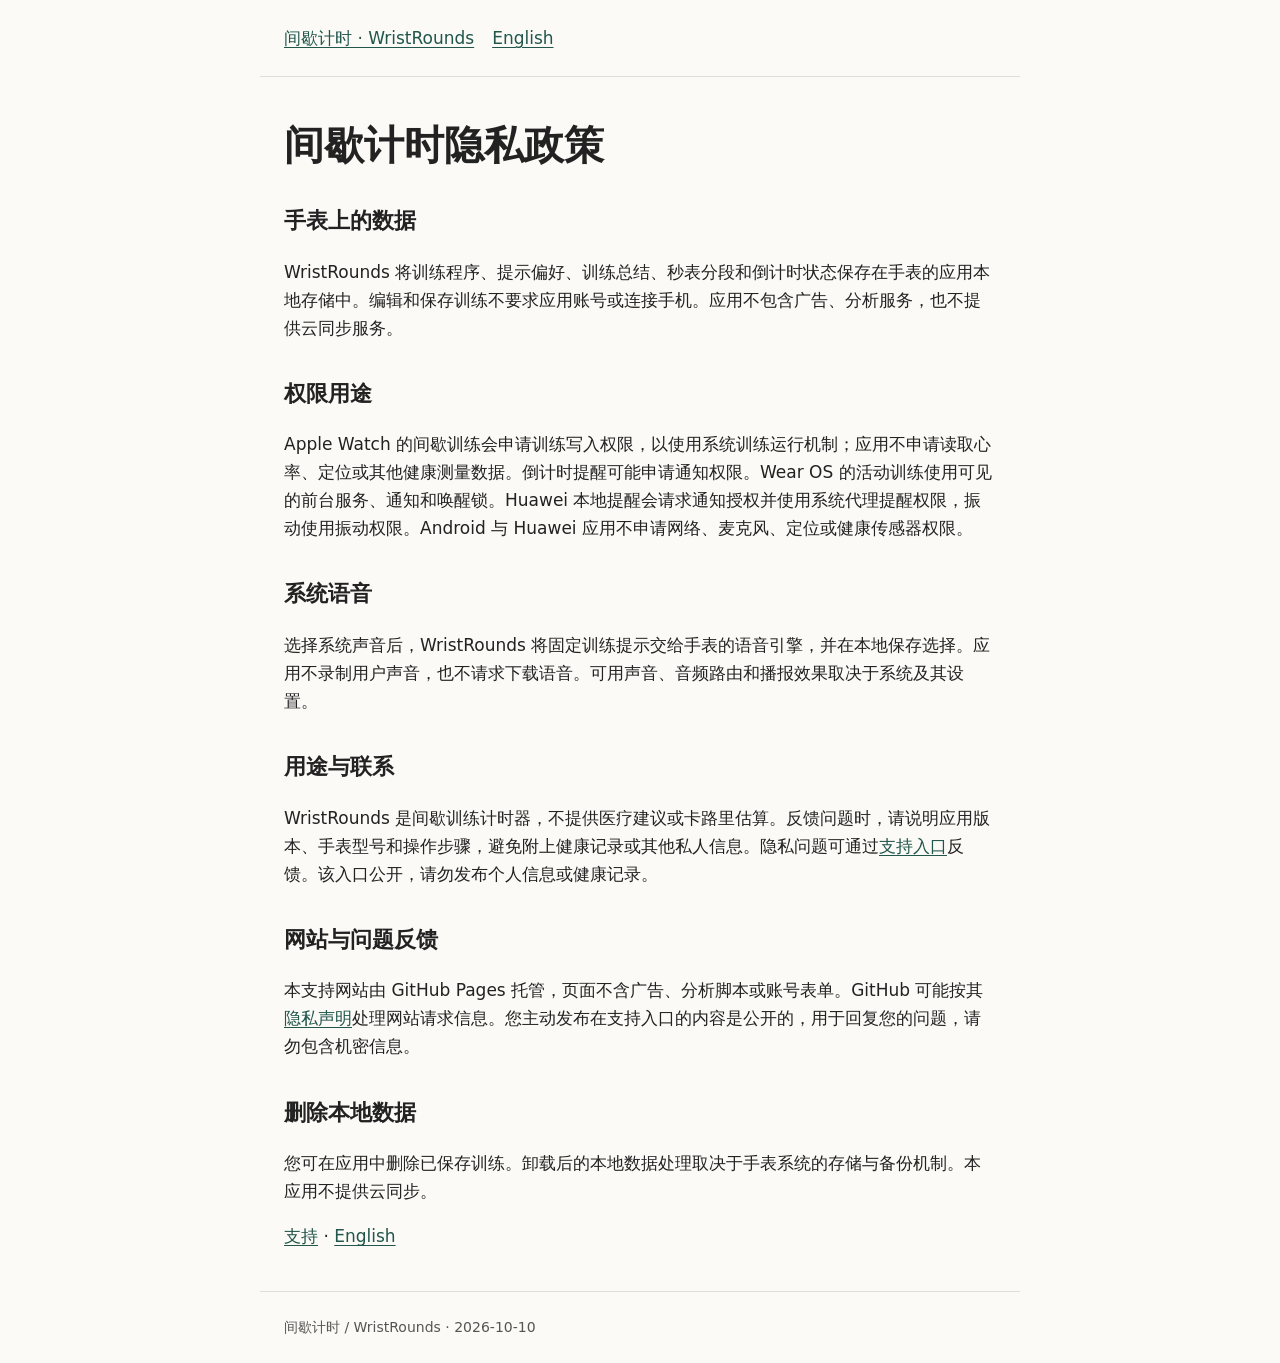
==== privacy-zh.html @ 26cb301c "Publish WristRounds bilingual support privacy and original review video" ====
<!doctype html>
<html lang="zh-CN"><head><meta charset="utf-8"><meta name="viewport" content="width=device-width,initial-scale=1"><meta name="referrer" content="no-referrer"><title>间歇计时隐私政策</title><link rel="stylesheet" href="style.css"></head><body><header><nav aria-label="Navigation"><a href="index.html">间歇计时 · WristRounds</a><a href="privacy-en.html">English</a></nav></header><main><h1>间歇计时隐私政策</h1><h2>手表上的数据</h2><p>WristRounds 将训练程序、提示偏好、训练总结、秒表分段和倒计时状态保存在手表的应用本地存储中。编辑和保存训练不要求应用账号或连接手机。应用不包含广告、分析服务，也不提供云同步服务。</p>
<h2>权限用途</h2><p>Apple Watch 的间歇训练会申请训练写入权限，以使用系统训练运行机制；应用不申请读取心率、定位或其他健康测量数据。倒计时提醒可能申请通知权限。Wear OS 的活动训练使用可见的前台服务、通知和唤醒锁。Huawei 本地提醒会请求通知授权并使用系统代理提醒权限，振动使用振动权限。Android 与 Huawei 应用不申请网络、麦克风、定位或健康传感器权限。</p>
<h2>系统语音</h2><p>选择系统声音后，WristRounds 将固定训练提示交给手表的语音引擎，并在本地保存选择。应用不录制用户声音，也不请求下载语音。可用声音、音频路由和播报效果取决于系统及其设置。</p>
<h2>用途与联系</h2><p>WristRounds 是间歇训练计时器，不提供医疗建议或卡路里估算。反馈问题时，请说明应用版本、手表型号和操作步骤，避免附上健康记录或其他私人信息。隐私问题可通过<a href="https://github.com/tryanswer/wristrounds-support/issues/new">支持入口</a>反馈。该入口公开，请勿发布个人信息或健康记录。</p>
<h2>网站与问题反馈</h2><p>本支持网站由 GitHub Pages 托管，页面不含广告、分析脚本或账号表单。GitHub 可能按其<a href="https://docs.github.com/en/site-policy/privacy-policies/github-general-privacy-statement">隐私声明</a>处理网站请求信息。您主动发布在支持入口的内容是公开的，用于回复您的问题，请勿包含机密信息。</p><h2>删除本地数据</h2><p>您可在应用中删除已保存训练。卸载后的本地数据处理取决于手表系统的存储与备份机制。本应用不提供云同步。</p><p><a href="support-zh.html">支持</a> · <a href="privacy-en.html">English</a></p>
</main><footer>间歇计时 / WristRounds · 2026-10-10</footer></body></html>
---- style.css ----
*{box-sizing:border-box}body{margin:0;background:#fbfaf7;color:#222;font:17px/1.65 system-ui,-apple-system,sans-serif}header,main,footer{max-width:760px;margin:auto;padding:24px}header{border-bottom:1px solid #ddd}nav{display:flex;gap:18px;flex-wrap:wrap}a{color:#21564b;text-underline-offset:3px}h1{font-size:clamp(28px,5vw,40px);line-height:1.2;margin:20px 0 28px}h2{font-size:22px;margin-top:34px}p,li{max-width:68ch}footer{font-size:14px;color:#555;border-top:1px solid #ddd}video{display:block;width:min(100%,384px);height:auto;background:#000;margin:24px 0}small{color:#555}@media(max-width:480px){header,main,footer{padding:20px}}
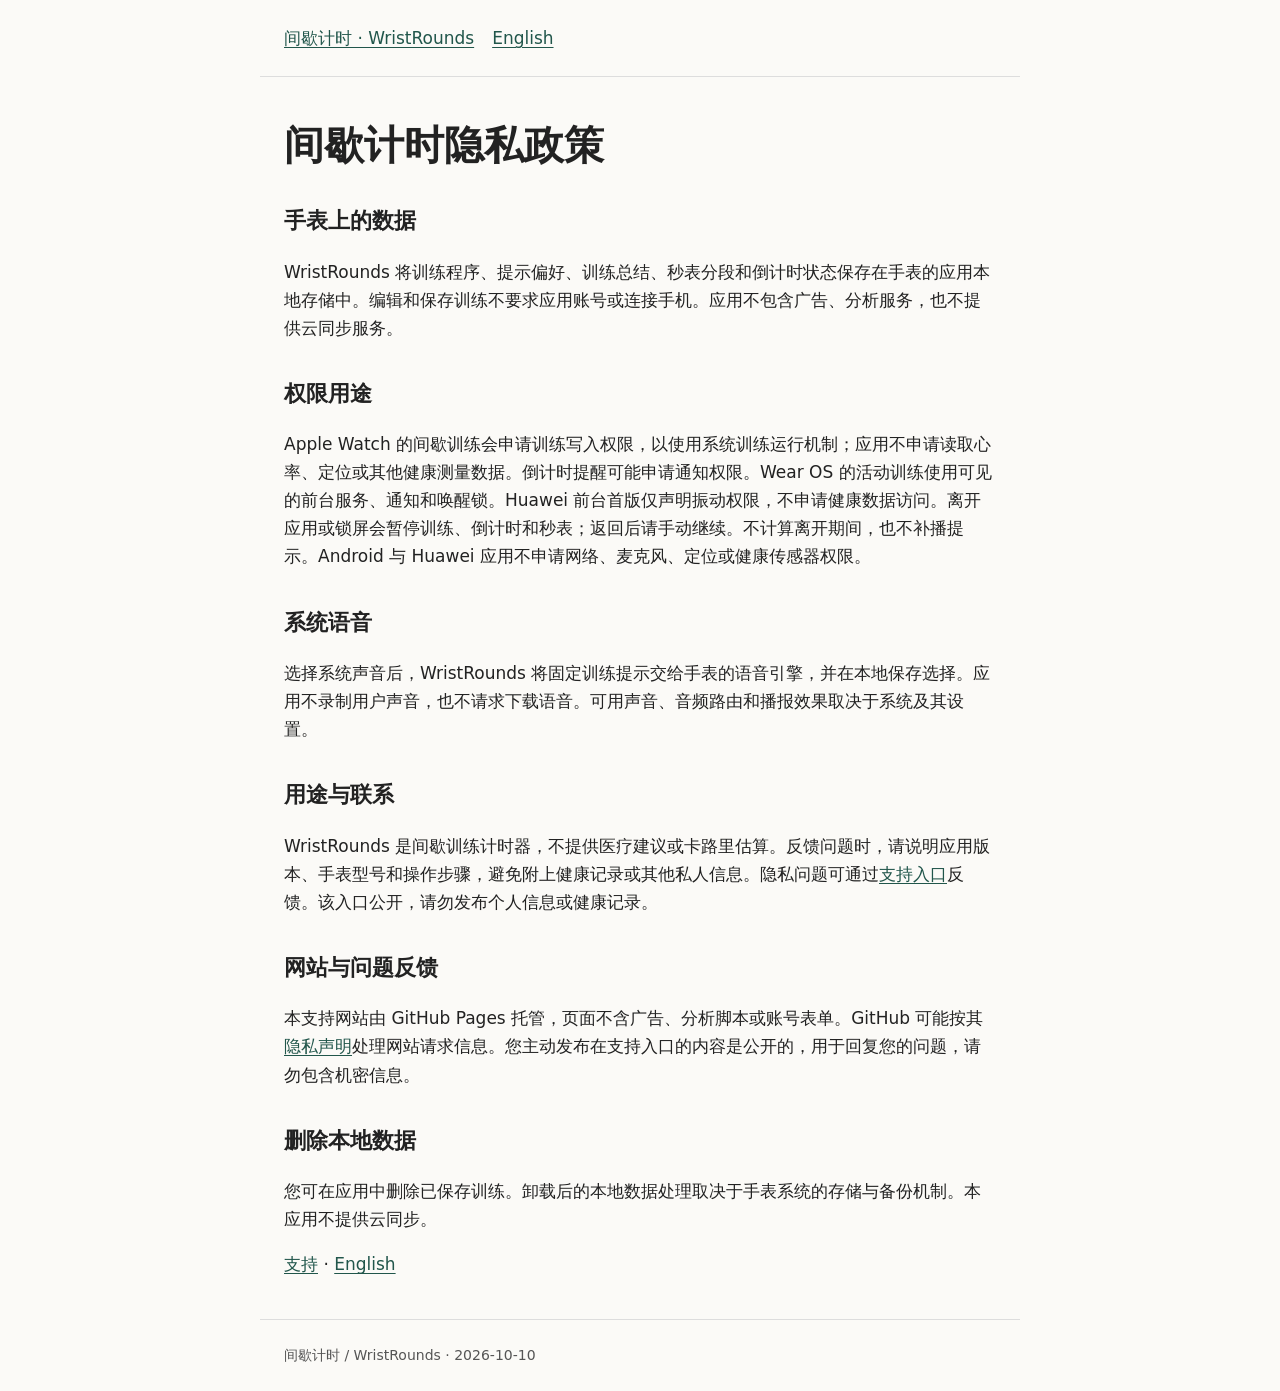
==== commit 61749273: "Clarify Huawei foreground privacy behavior in English and Chinese" ====
--- a/privacy-zh.html
+++ b/privacy-zh.html
@@ -1,6 +1,6 @@
 <!doctype html>
 <html lang="zh-CN"><head><meta charset="utf-8"><meta name="viewport" content="width=device-width,initial-scale=1"><meta name="referrer" content="no-referrer"><title>间歇计时隐私政策</title><link rel="stylesheet" href="style.css"></head><body><header><nav aria-label="Navigation"><a href="index.html">间歇计时 · WristRounds</a><a href="privacy-en.html">English</a></nav></header><main><h1>间歇计时隐私政策</h1><h2>手表上的数据</h2><p>WristRounds 将训练程序、提示偏好、训练总结、秒表分段和倒计时状态保存在手表的应用本地存储中。编辑和保存训练不要求应用账号或连接手机。应用不包含广告、分析服务，也不提供云同步服务。</p>
-<h2>权限用途</h2><p>Apple Watch 的间歇训练会申请训练写入权限，以使用系统训练运行机制；应用不申请读取心率、定位或其他健康测量数据。倒计时提醒可能申请通知权限。Wear OS 的活动训练使用可见的前台服务、通知和唤醒锁。Huawei 本地提醒会请求通知授权并使用系统代理提醒权限，振动使用振动权限。Android 与 Huawei 应用不申请网络、麦克风、定位或健康传感器权限。</p>
+<h2>权限用途</h2><p>Apple Watch 的间歇训练会申请训练写入权限，以使用系统训练运行机制；应用不申请读取心率、定位或其他健康测量数据。倒计时提醒可能申请通知权限。Wear OS 的活动训练使用可见的前台服务、通知和唤醒锁。Huawei 前台首版仅声明振动权限，不申请健康数据访问。离开应用或锁屏会暂停训练、倒计时和秒表；返回后请手动继续。不计算离开期间，也不补播提示。Android 与 Huawei 应用不申请网络、麦克风、定位或健康传感器权限。</p>
 <h2>系统语音</h2><p>选择系统声音后，WristRounds 将固定训练提示交给手表的语音引擎，并在本地保存选择。应用不录制用户声音，也不请求下载语音。可用声音、音频路由和播报效果取决于系统及其设置。</p>
 <h2>用途与联系</h2><p>WristRounds 是间歇训练计时器，不提供医疗建议或卡路里估算。反馈问题时，请说明应用版本、手表型号和操作步骤，避免附上健康记录或其他私人信息。隐私问题可通过<a href="https://github.com/tryanswer/wristrounds-support/issues/new">支持入口</a>反馈。该入口公开，请勿发布个人信息或健康记录。</p>
 <h2>网站与问题反馈</h2><p>本支持网站由 GitHub Pages 托管，页面不含广告、分析脚本或账号表单。GitHub 可能按其<a href="https://docs.github.com/en/site-policy/privacy-policies/github-general-privacy-statement">隐私声明</a>处理网站请求信息。您主动发布在支持入口的内容是公开的，用于回复您的问题，请勿包含机密信息。</p><h2>删除本地数据</h2><p>您可在应用中删除已保存训练。卸载后的本地数据处理取决于手表系统的存储与备份机制。本应用不提供云同步。</p><p><a href="support-zh.html">支持</a> · <a href="privacy-en.html">English</a></p>
